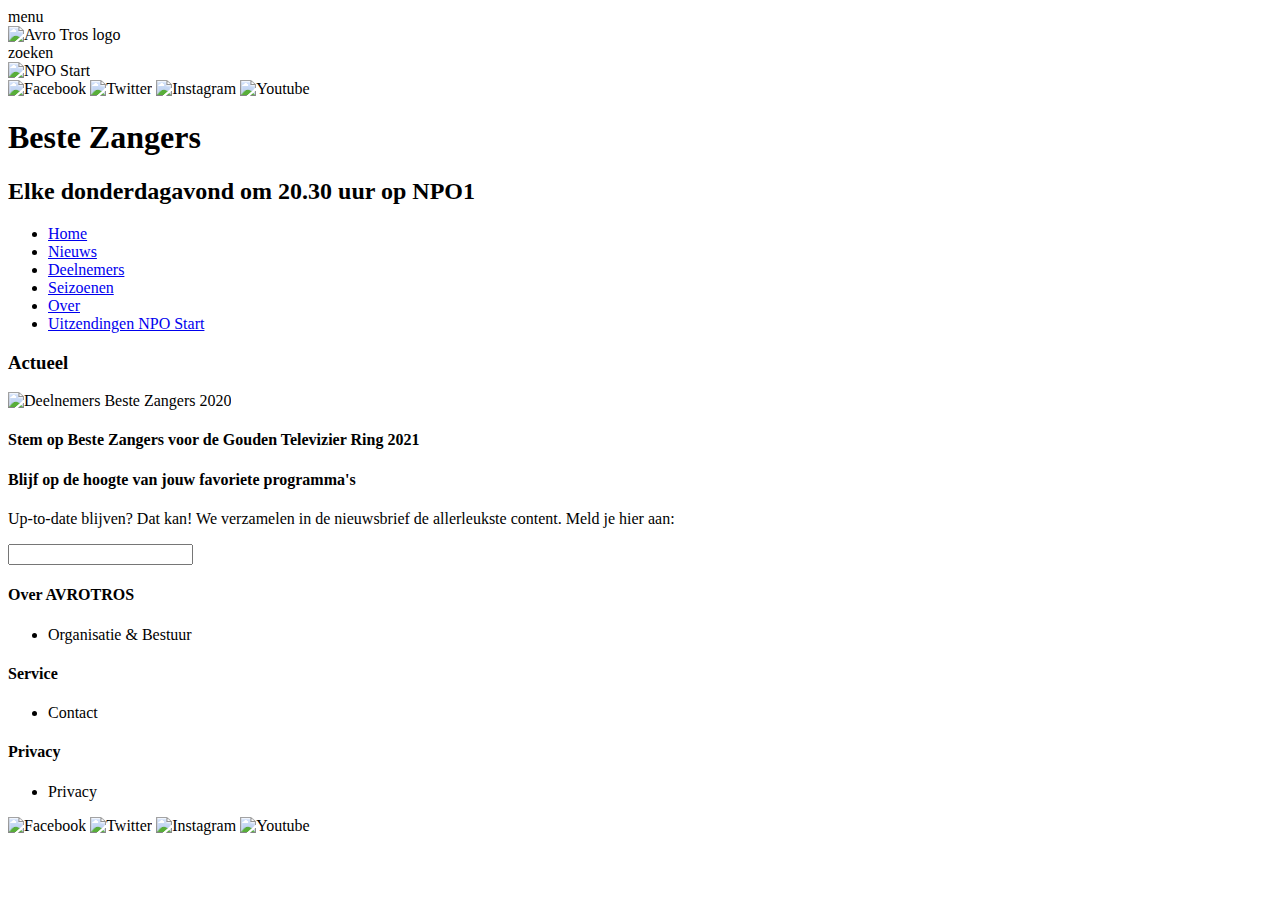
==== index.html @ a1d27b69 "Add files via upload" ====
<!doctype html>
<html lang="nl">
	
<head>
	<meta charset="UTF-8">
	<meta name="author" content="Edie Postma">
	<meta name="viewport" content="width=device-width, initial-scale=1">
	
	<title>Beste Zangers</title>
	
	<link href="styles/style.css" rel="stylesheet">
	<link rel="icon" type="image/svg+xml" href="images/favicon.svg">
</head>

<body>
	<header>
		<div>
			menu
		</div>
			<img src="" alt="Avro Tros logo">
		<div>
			zoeken
		</div>
		<img src="" alt="NPO Start">
		<div>
			<img src="" alt="Facebook">
			<img src="" alt="Twitter">
			<img src="" alt="Instagram">
			<img src="" alt="Youtube">
		</div>
		<h1>Beste Zangers</h1>
		<h2>Elke donderdagavond om 20.30 uur op NPO1</h2>
		<nav>
			<ul>
				<li><a href="index.html">Home</a></li>
				<li><a href="index.html">Nieuws</a></li>
				<li><a href="index.html">Deelnemers</a></li>
				<li><a href="index.html">Seizoenen</a></li>
				<li><a href="index.html">Over</a></li>
				<li><a href="index.html">Uitzendingen NPO Start</a></li>	
				</ul>
		</nav>
	</header>

	<main>
		<h3>Actueel</h3>
		<article>
			<img src="csm_beste-zangers-seizoen13-groep_2dd00c36f7.jpeg" alt="Deelnemers Beste Zangers 2020">
			<h4>Stem op Beste Zangers voor de Gouden Televizier Ring 2021</h4>
		</article>
	</main>

	<footer>
		<form action="">
			<h4>Blijf op de hoogte van jouw favoriete programma's</h4>
			<p>Up-to-date blijven? Dat kan! We verzamelen in de nieuwsbrief de allerleukste content. Meld je hier aan:</p>
			<input type="text" name="E-mailadres">
		</form>
		<nav>
			<h4>Over AVROTROS</h4>
			<ul>
				<li>Organisatie & Bestuur</li>
			</ul>
			<h4>Service</h4>
			<ul>
				<li>Contact</li>
			</ul>
			<h4>Privacy</h4>
			<ul>
				<li>Privacy</li>
			</ul>
		</nav>
		<div>
			<img src="" alt="Facebook">
			<img src="" alt="Twitter">
			<img src="" alt="Instagram">
			<img src="" alt="Youtube">
		</div>
	</footer>

	<script src="scripts/script.js"></script>
</body>
	
</html>
---- styles/style.css ----
/* CSS Document */
*, *::after, *::before {
  box-sizing:border-box;  
}
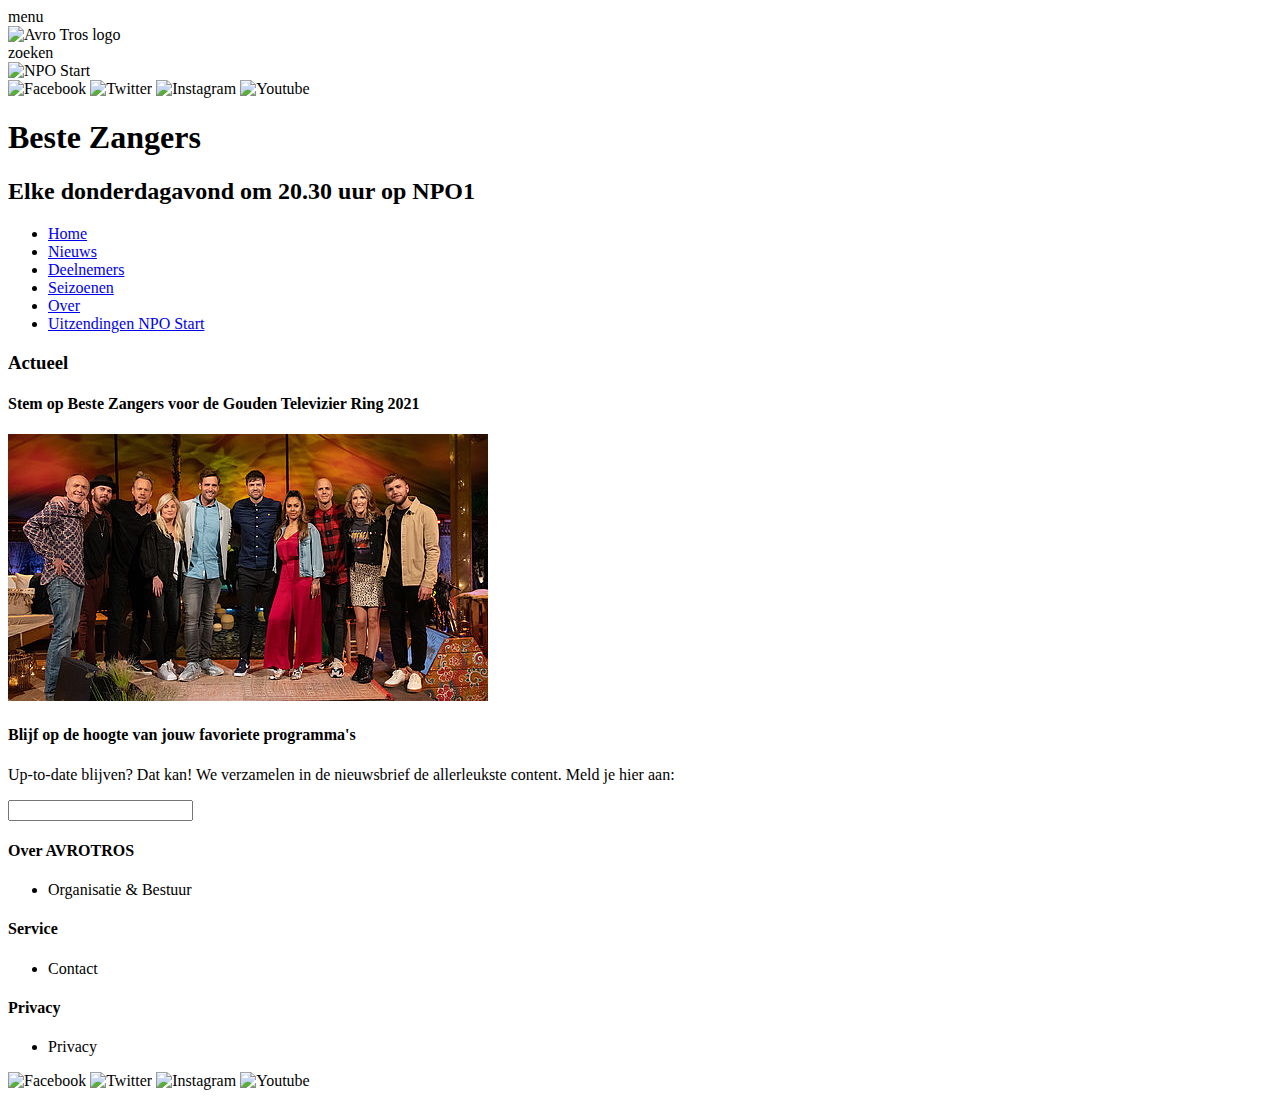
==== commit 3b2d8e79: "Add files via upload" ====
--- a/index.html
+++ b/index.html
@@ -45,8 +45,8 @@
 	<main>
 		<h3>Actueel</h3>
 		<article>
-			<img src="csm_beste-zangers-seizoen13-groep_2dd00c36f7.jpeg" alt="Deelnemers Beste Zangers 2020">
 			<h4>Stem op Beste Zangers voor de Gouden Televizier Ring 2021</h4>
+			<img src="images/csm_beste-zangers-seizoen13-groep_2dd00c36f7.jpeg" alt="Deelnemers Beste Zangers 2020">
 		</article>
 	</main>
 
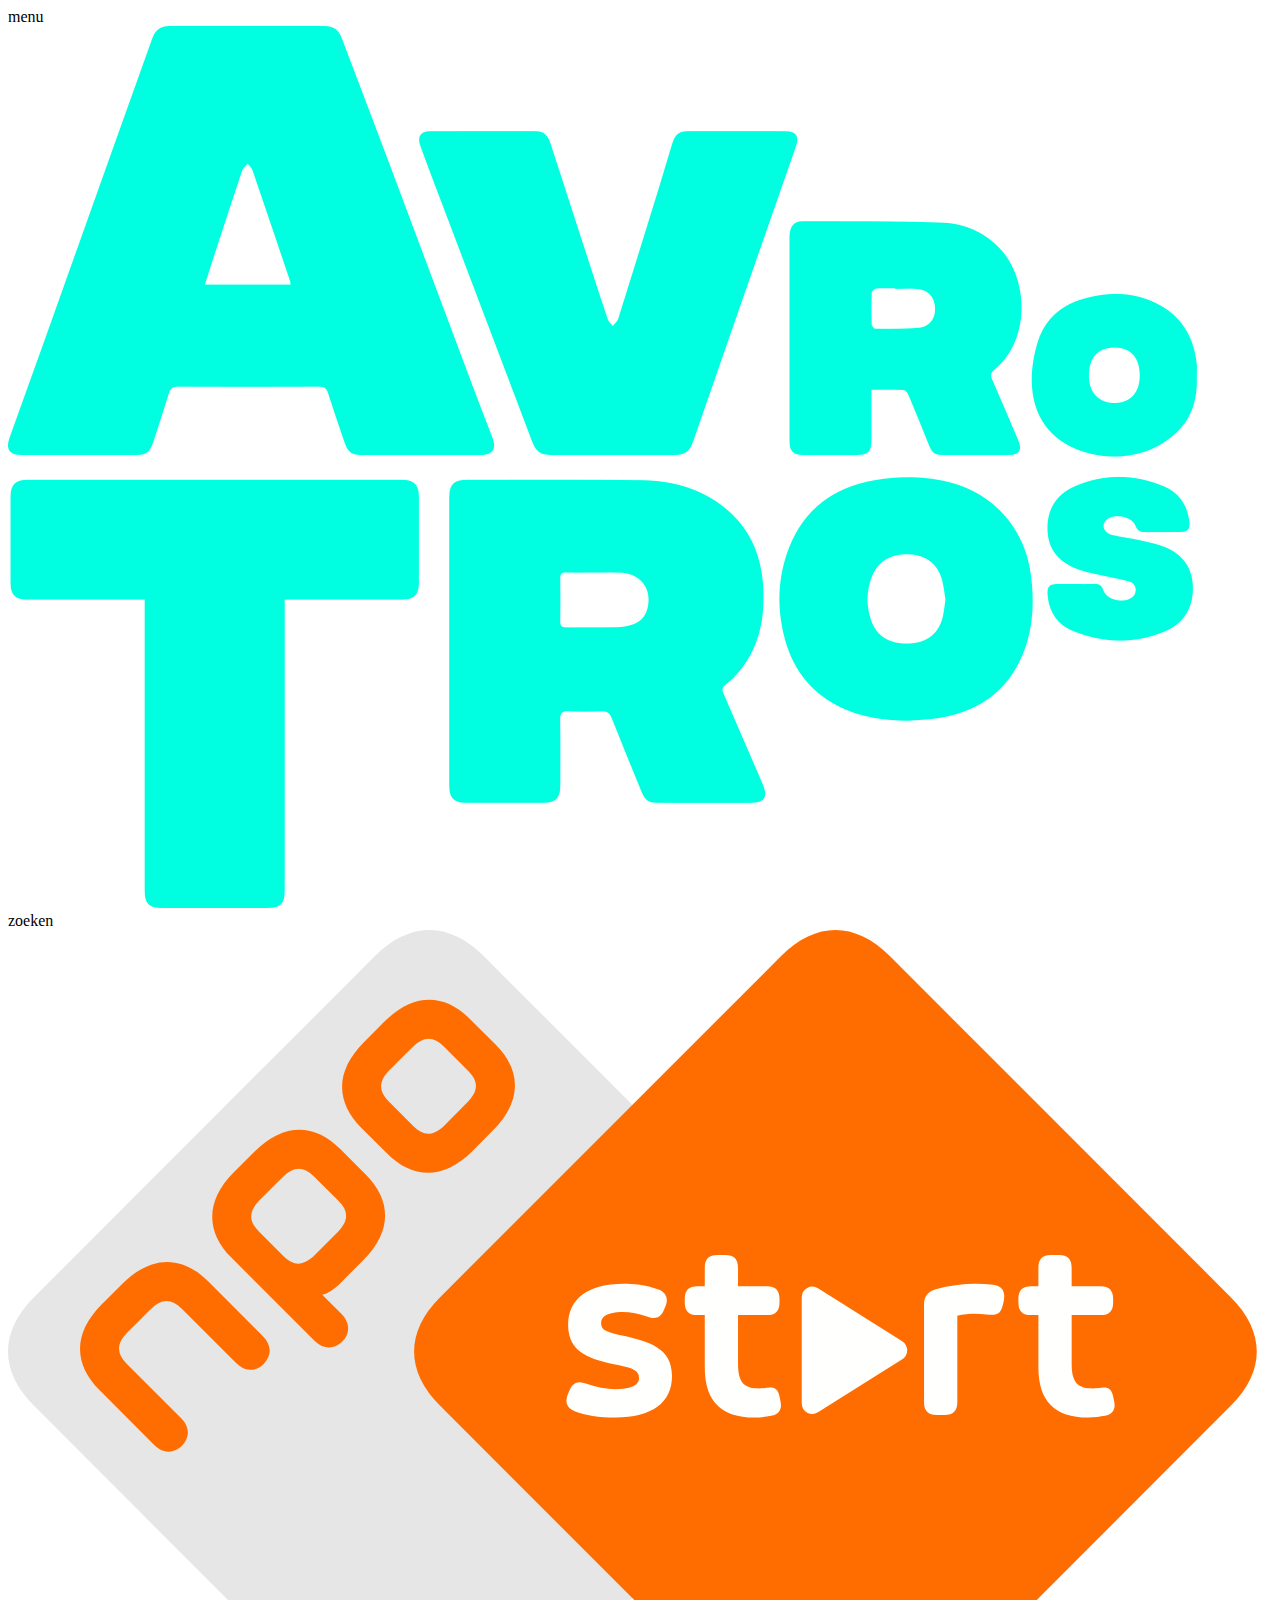
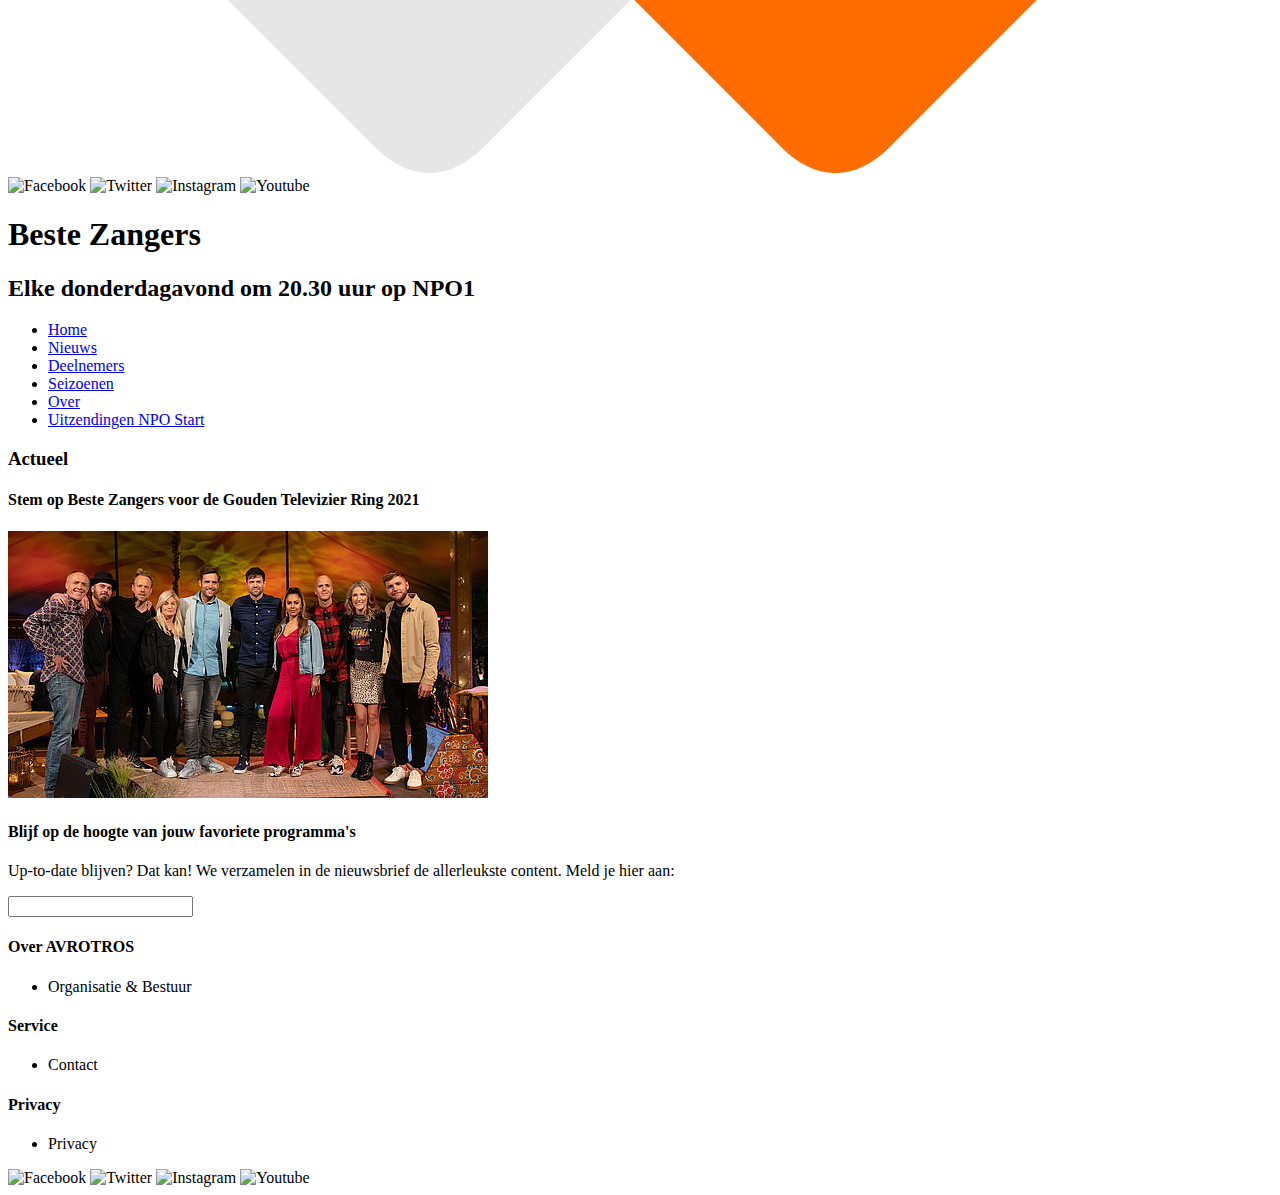
==== commit 91af9a28: "Add files via upload" ====
--- a/index.html
+++ b/index.html
@@ -9,7 +9,7 @@
 	<title>Beste Zangers</title>
 	
 	<link href="styles/style.css" rel="stylesheet">
-	<link rel="icon" type="image/svg+xml" href="images/favicon.svg">
+	<link rel="icon" type="image/svg+xml" href="images/faviconavro.jpg">
 </head>
 
 <body>
@@ -17,11 +17,11 @@
 		<div>
 			menu
 		</div>
-			<img src="" alt="Avro Tros logo">
+			<img src="images/avrotroslogo.png" alt="Avro Tros logo">
 		<div>
 			zoeken
 		</div>
-		<img src="" alt="NPO Start">
+		<img src="images/npo-start.svg" alt="NPO Start">
 		<div>
 			<img src="" alt="Facebook">
 			<img src="" alt="Twitter">
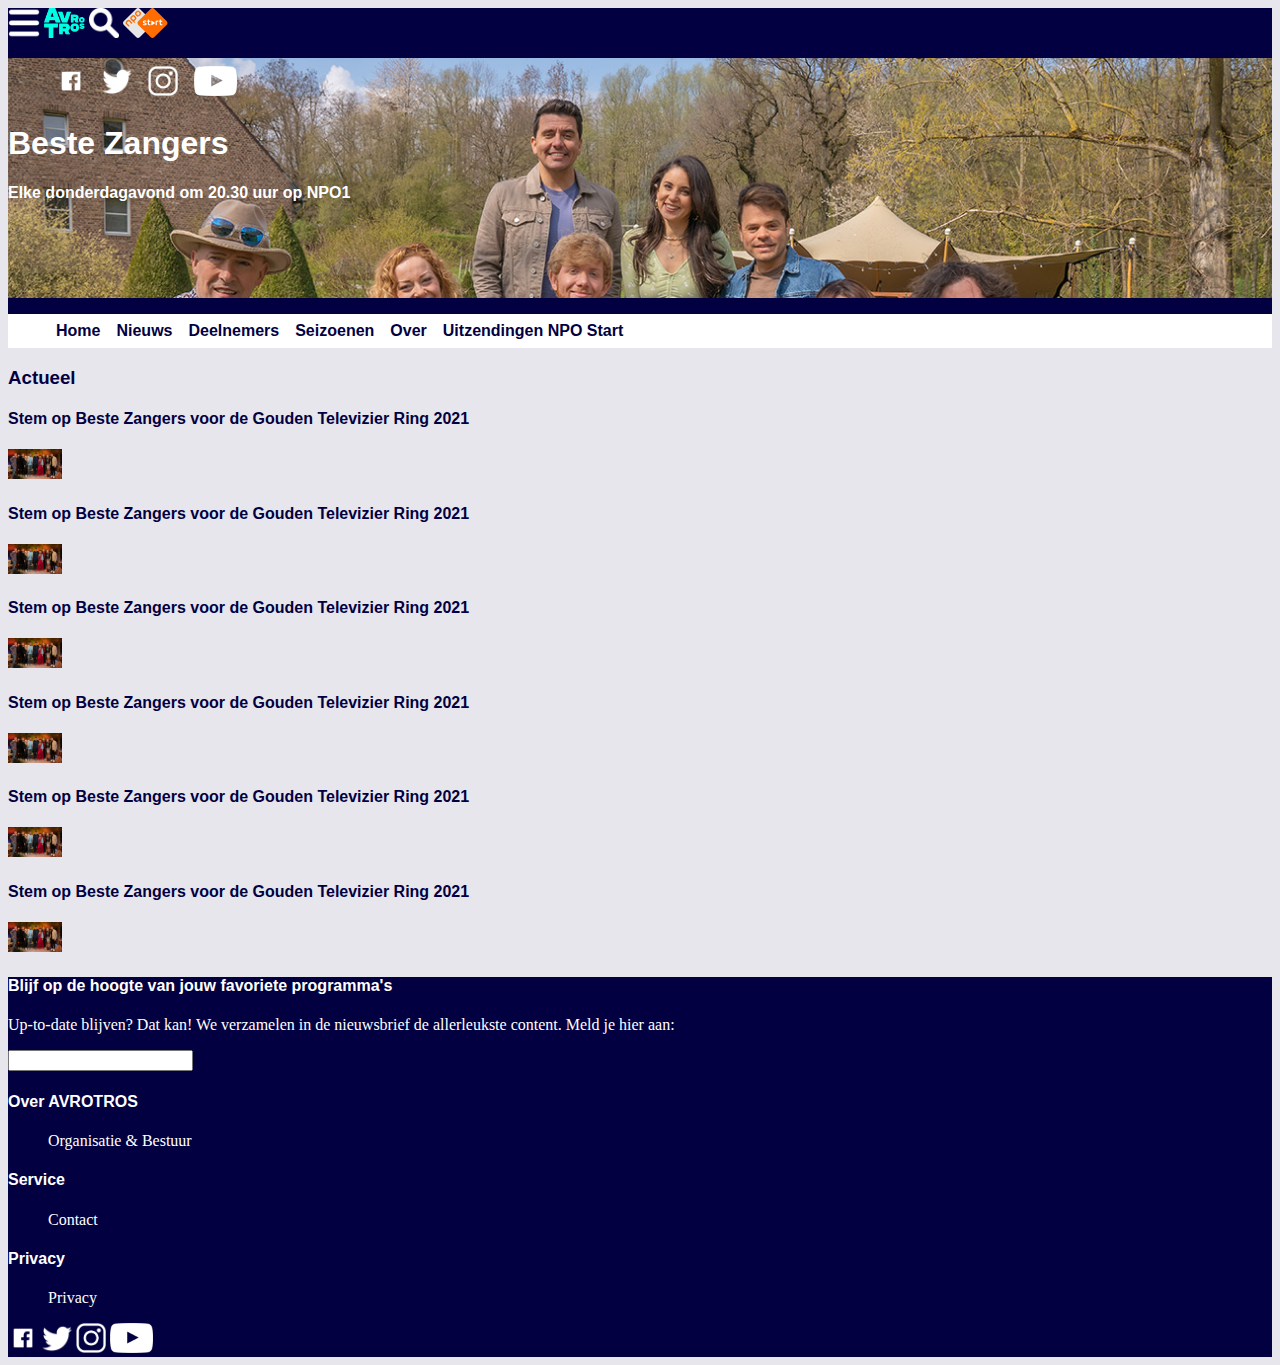
==== commit 14a78bc4: "Add files via upload" ====
--- a/index.html
+++ b/index.html
@@ -14,27 +14,25 @@
 
 <body>
 	<header>
-		<div>
-			menu
-		</div>
-			<img src="images/avrotroslogo.png" alt="Avro Tros logo">
-		<div>
-			zoeken
-		</div>
+		<img src="images/mobile-nav-icon.png" alt="menu">
+		<img src="images/avrotroslogo.png" alt="Avro Tros logo">
+		<img src="images/search-icon.png" alt="zoeken">
 		<img src="images/npo-start.svg" alt="NPO Start">
-		<div>
-			<img src="" alt="Facebook">
-			<img src="" alt="Twitter">
-			<img src="" alt="Instagram">
-			<img src="" alt="Youtube">
-		</div>
-		<h1>Beste Zangers</h1>
-		<h2>Elke donderdagavond om 20.30 uur op NPO1</h2>
+		<section>
+			<ul>
+				<li><img src="images/facebook-white-icon.jpeg" alt="Facebook"></li>
+				<li><img src="images/twitter-icon-white.png" alt="Twitter"></li>
+				<li><img src="images/instagram-icon-white.jpeg" alt="Instagram"></li>
+				<li><img src="images/youtube-icon-white.png" alt="Youtube"></li>
+			</ul>
+			<h1>Beste Zangers</h1>
+			<h2>Elke donderdagavond om 20.30 uur op NPO1</h2>
+		</section>
 		<nav>
 			<ul>
 				<li><a href="index.html">Home</a></li>
 				<li><a href="index.html">Nieuws</a></li>
-				<li><a href="index.html">Deelnemers</a></li>
+				<li><a href="deelnemers.html">Deelnemers</a></li>
 				<li><a href="index.html">Seizoenen</a></li>
 				<li><a href="index.html">Over</a></li>
 				<li><a href="index.html">Uitzendingen NPO Start</a></li>	
@@ -44,6 +42,26 @@
 
 	<main>
 		<h3>Actueel</h3>
+		<article>
+			<h4>Stem op Beste Zangers voor de Gouden Televizier Ring 2021</h4>
+			<img src="images/csm_beste-zangers-seizoen13-groep_2dd00c36f7.jpeg" alt="Deelnemers Beste Zangers 2020">
+		</article>
+		<article>
+			<h4>Stem op Beste Zangers voor de Gouden Televizier Ring 2021</h4>
+			<img src="images/csm_beste-zangers-seizoen13-groep_2dd00c36f7.jpeg" alt="Deelnemers Beste Zangers 2020">
+		</article>
+		<article>
+			<h4>Stem op Beste Zangers voor de Gouden Televizier Ring 2021</h4>
+			<img src="images/csm_beste-zangers-seizoen13-groep_2dd00c36f7.jpeg" alt="Deelnemers Beste Zangers 2020">
+		</article>
+		<article>
+			<h4>Stem op Beste Zangers voor de Gouden Televizier Ring 2021</h4>
+			<img src="images/csm_beste-zangers-seizoen13-groep_2dd00c36f7.jpeg" alt="Deelnemers Beste Zangers 2020">
+		</article>
+		<article>
+			<h4>Stem op Beste Zangers voor de Gouden Televizier Ring 2021</h4>
+			<img src="images/csm_beste-zangers-seizoen13-groep_2dd00c36f7.jpeg" alt="Deelnemers Beste Zangers 2020">
+		</article>
 		<article>
 			<h4>Stem op Beste Zangers voor de Gouden Televizier Ring 2021</h4>
 			<img src="images/csm_beste-zangers-seizoen13-groep_2dd00c36f7.jpeg" alt="Deelnemers Beste Zangers 2020">
@@ -71,10 +89,10 @@
 			</ul>
 		</nav>
 		<div>
-			<img src="" alt="Facebook">
-			<img src="" alt="Twitter">
-			<img src="" alt="Instagram">
-			<img src="" alt="Youtube">
+			<img src="images/facebook-white-icon.jpeg" alt="Facebook">
+			<img src="images/twitter-icon-white.png" alt="Twitter">
+			<img src="images/instagram-icon-white.jpeg" alt="Instagram">
+			<img src="images/youtube-icon-white.png" alt="Youtube">
 		</div>
 	</footer>
 
--- a/styles/style.css
+++ b/styles/style.css
@@ -3,3 +3,73 @@
   box-sizing:border-box;  
 }
 
+
+/* Basisopmaak */
+body{
+  background-color: #e6e6ec;
+}
+
+header{
+  background-color: #020041;
+  color: #ffffff;
+}
+
+header > section{
+  background-image: url(/images/Beste-Zangers-Seizoen-2021.jpeg);
+  background-repeat: no-repeat;
+  background-size: cover;
+  height: 15em;
+}
+footer{
+  background-color: #020041;
+  color: #ffffff;
+}
+
+main{
+  color: #020041;
+}
+
+h1, h2, h3, h4, a{
+  font-family: GraphikBold,sans-serif;
+}
+
+h2{
+  font-size: 1em;
+}
+
+header > nav{
+  background-color: #ffffff;
+}
+
+header > nav > ul > li > a{
+  color: #020041;
+}
+
+li a{
+  color: #ffffff;
+  text-decoration: none;
+}
+
+ul{
+  text-decoration: none;
+  list-style-type: none;
+  display: flex;
+  justify-content: flex-start;
+  white-space: nowrap;
+  overflow-x: scroll;
+}
+
+img{
+  height: 30px;
+}
+
+li > img{
+  display: block;
+  margin: .5em;
+}
+
+li > a{
+  display: block;
+  margin: .5em;
+  font-weight: bold;
+}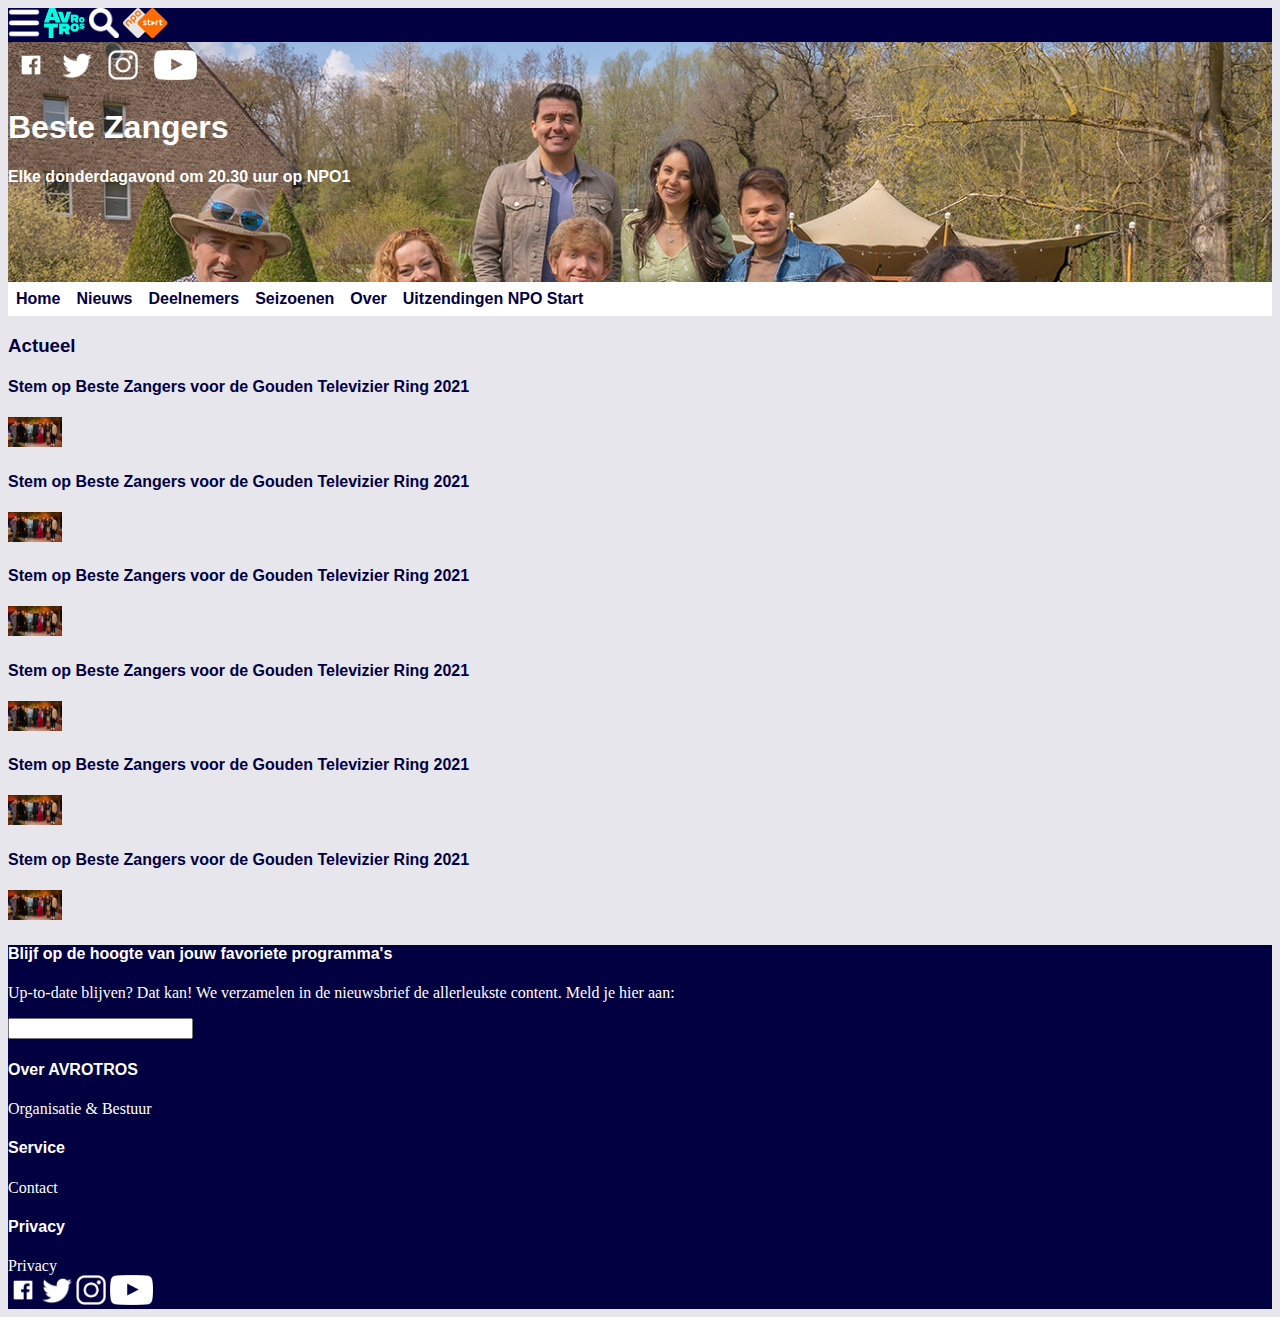
==== commit 84090338: "Add files via upload" ====
--- a/index.html
+++ b/index.html
@@ -100,3 +100,4 @@
 </body>
 	
 </html>
+
--- a/styles/style.css
+++ b/styles/style.css
@@ -72,4 +72,9 @@
   display: block;
   margin: .5em;
   font-weight: bold;
+}
+
+ul {
+  margin: 0;
+  padding: 0;
 }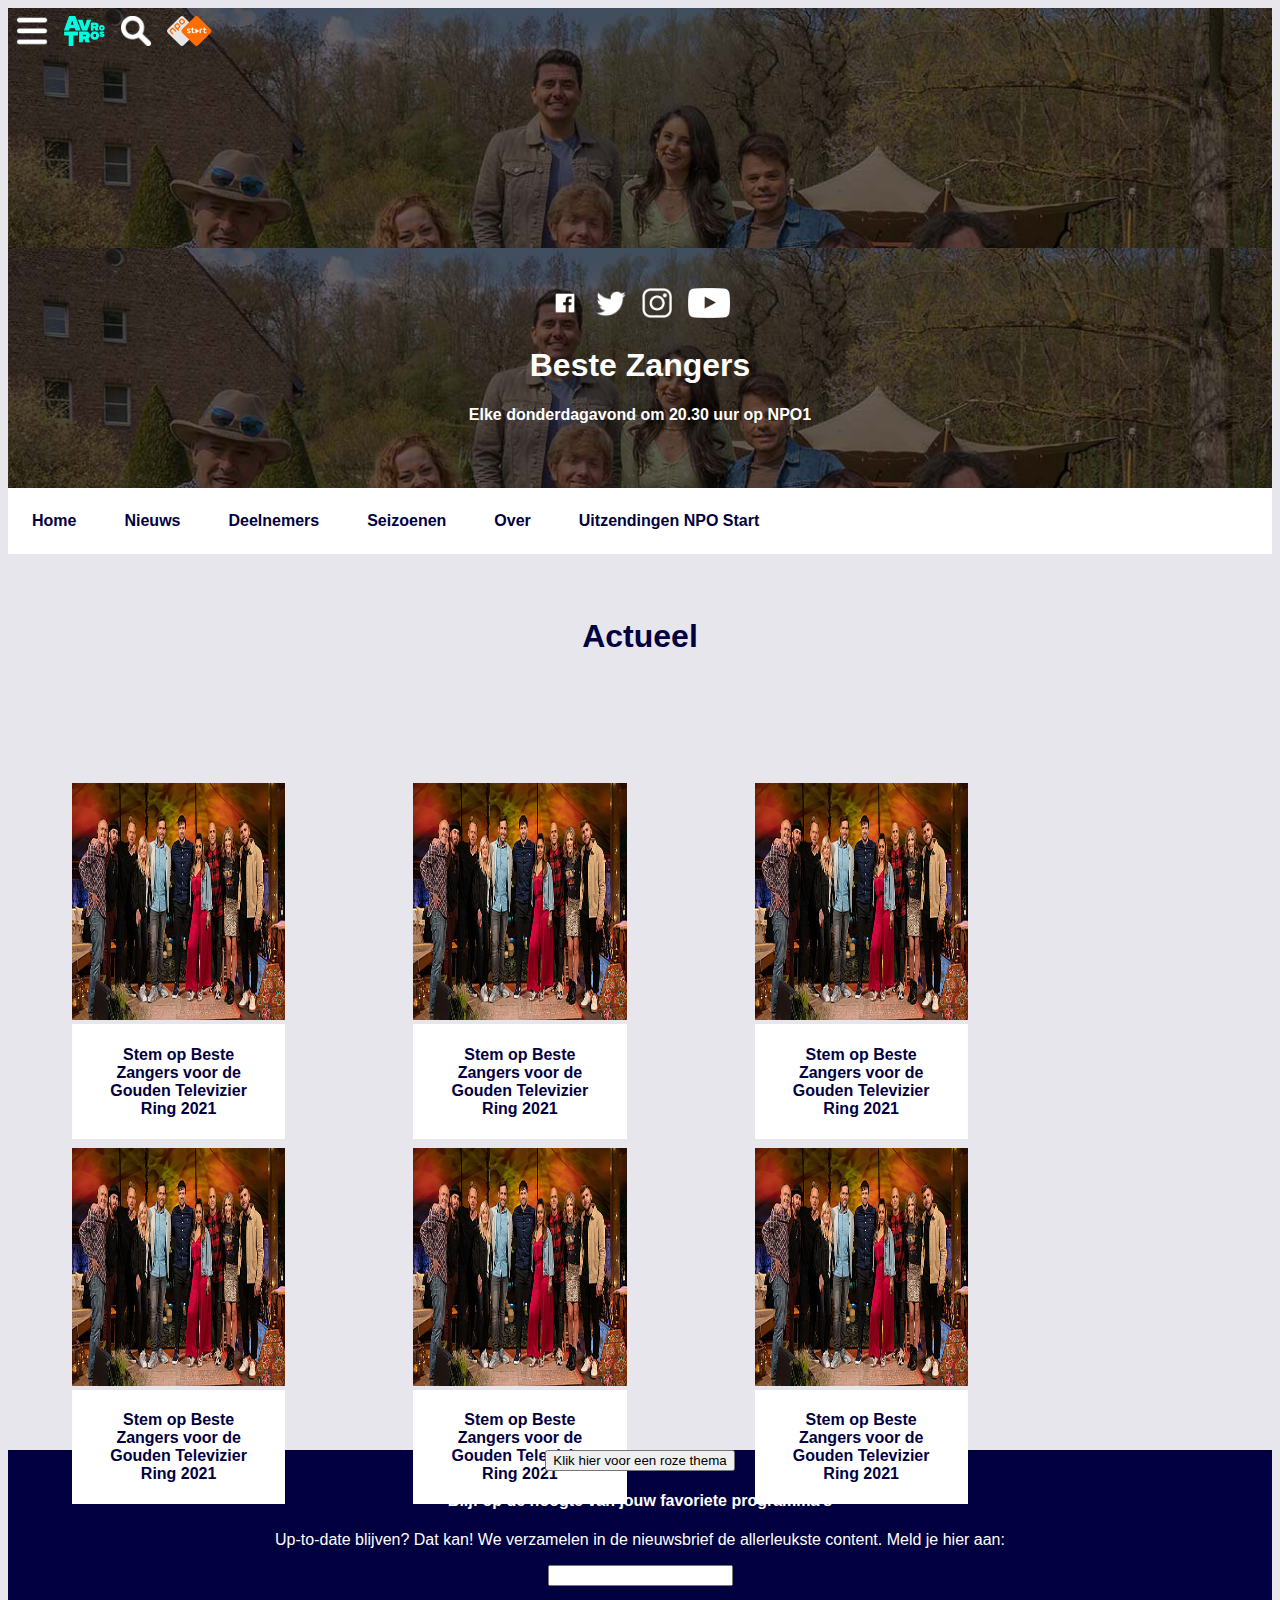
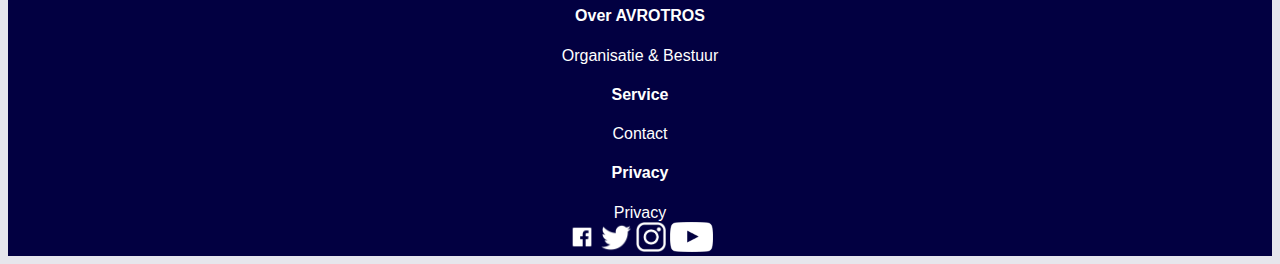
==== commit e115f64a: "Add files via upload" ====
--- a/index.html
+++ b/index.html
@@ -14,11 +14,15 @@
 
 <body>
 	<header>
-		<img src="images/mobile-nav-icon.png" alt="menu">
-		<img src="images/avrotroslogo.png" alt="Avro Tros logo">
-		<img src="images/search-icon.png" alt="zoeken">
-		<img src="images/npo-start.svg" alt="NPO Start">
-		<section>
+		<div class="bovenstebalk">
+			<ul>
+				<li><img src="images/mobile-nav-icon.png" alt="menu"></li>
+				<li><img src="images/avrotroslogo.png" alt="Avro Tros logo"></li>
+				<li><img src="images/search-icon.png" alt="zoeken"></li>
+				<li><img src="images/npo-start.svg" alt="NPO Start"></li>
+			</ul>
+		</div>
+		<div>
 			<ul>
 				<li><img src="images/facebook-white-icon.jpeg" alt="Facebook"></li>
 				<li><img src="images/twitter-icon-white.png" alt="Twitter"></li>
@@ -27,7 +31,7 @@
 			</ul>
 			<h1>Beste Zangers</h1>
 			<h2>Elke donderdagavond om 20.30 uur op NPO1</h2>
-		</section>
+		</div>
 		<nav>
 			<ul>
 				<li><a href="index.html">Home</a></li>
@@ -42,33 +46,36 @@
 
 	<main>
 		<h3>Actueel</h3>
-		<article>
-			<h4>Stem op Beste Zangers voor de Gouden Televizier Ring 2021</h4>
-			<img src="images/csm_beste-zangers-seizoen13-groep_2dd00c36f7.jpeg" alt="Deelnemers Beste Zangers 2020">
-		</article>
-		<article>
-			<h4>Stem op Beste Zangers voor de Gouden Televizier Ring 2021</h4>
-			<img src="images/csm_beste-zangers-seizoen13-groep_2dd00c36f7.jpeg" alt="Deelnemers Beste Zangers 2020">
-		</article>
-		<article>
-			<h4>Stem op Beste Zangers voor de Gouden Televizier Ring 2021</h4>
-			<img src="images/csm_beste-zangers-seizoen13-groep_2dd00c36f7.jpeg" alt="Deelnemers Beste Zangers 2020">
-		</article>
-		<article>
-			<h4>Stem op Beste Zangers voor de Gouden Televizier Ring 2021</h4>
-			<img src="images/csm_beste-zangers-seizoen13-groep_2dd00c36f7.jpeg" alt="Deelnemers Beste Zangers 2020">
-		</article>
-		<article>
-			<h4>Stem op Beste Zangers voor de Gouden Televizier Ring 2021</h4>
-			<img src="images/csm_beste-zangers-seizoen13-groep_2dd00c36f7.jpeg" alt="Deelnemers Beste Zangers 2020">
-		</article>
-		<article>
-			<h4>Stem op Beste Zangers voor de Gouden Televizier Ring 2021</h4>
-			<img src="images/csm_beste-zangers-seizoen13-groep_2dd00c36f7.jpeg" alt="Deelnemers Beste Zangers 2020">
-		</article>
+		<section>
+			<article>
+				<img src="images/csm_beste-zangers-seizoen13-groep_2dd00c36f7.jpeg" alt="Deelnemers Beste Zangers 2020">
+				<h4>Stem op Beste Zangers voor de Gouden Televizier Ring 2021</h4>
+			</article>
+			<article>
+				<img src="images/csm_beste-zangers-seizoen13-groep_2dd00c36f7.jpeg" alt="Deelnemers Beste Zangers 2020">
+				<h4>Stem op Beste Zangers voor de Gouden Televizier Ring 2021</h4>
+			</article>
+			<article>
+				<img src="images/csm_beste-zangers-seizoen13-groep_2dd00c36f7.jpeg" alt="Deelnemers Beste Zangers 2020">
+				<h4>Stem op Beste Zangers voor de Gouden Televizier Ring 2021</h4>
+			</article>
+			<article>
+				<img src="images/csm_beste-zangers-seizoen13-groep_2dd00c36f7.jpeg" alt="Deelnemers Beste Zangers 2020">
+				<h4>Stem op Beste Zangers voor de Gouden Televizier Ring 2021</h4>
+			</article>
+			<article>
+				<img src="images/csm_beste-zangers-seizoen13-groep_2dd00c36f7.jpeg" alt="Deelnemers Beste Zangers 2020">
+				<h4>Stem op Beste Zangers voor de Gouden Televizier Ring 2021</h4>
+			</article>
+			<article>
+				<img src="images/csm_beste-zangers-seizoen13-groep_2dd00c36f7.jpeg" alt="Deelnemers Beste Zangers 2020">
+				<h4>Stem op Beste Zangers voor de Gouden Televizier Ring 2021</h4>
+			</article>
+		</section>
 	</main>
 
 	<footer>
+		<button>Klik hier voor een roze thema</button>
 		<form action="">
 			<h4>Blijf op de hoogte van jouw favoriete programma's</h4>
 			<p>Up-to-date blijven? Dat kan! We verzamelen in de nieuwsbrief de allerleukste content. Meld je hier aan:</p>
--- a/styles/style.css
+++ b/styles/style.css
@@ -7,6 +7,7 @@
 /* Basisopmaak */
 body{
   background-color: #e6e6ec;
+  font-family: Arial, Helvetica, sans-serif;
 }
 
 header{
@@ -14,43 +15,48 @@
   color: #ffffff;
 }
 
-header > section{
-  background-image: url(/images/Beste-Zangers-Seizoen-2021.jpeg);
+footer{
+  background-color: #020041;
+  color: #ffffff;
+  text-align: center;
+}
+
+main{
+  color: #020041;
+}
+
+h1, h2{
+  text-align: center;
+}
+
+h2{
+  font-size: 1em;
+}
+
+h3{
+  text-align: center;
+  margin: 2em;
+  font-size: 2em;
+}
+
+header > nav{
+  background-color: #ffffff;
+}
+
+img{
+  height: 30px;
+}
+
+/* Achtergrond in header */
+header div{
+  background-image: url(/images/Beste-Zangers-Seizoen-2021.jpg);
   background-repeat: no-repeat;
   background-size: cover;
   height: 15em;
 }
-footer{
-  background-color: #020041;
-  color: #ffffff;
-}
-
-main{
-  color: #020041;
-}
-
-h1, h2, h3, h4, a{
-  font-family: GraphikBold,sans-serif;
-}
-
-h2{
-  font-size: 1em;
-}
-
-header > nav{
-  background-color: #ffffff;
-}
-
-header > nav > ul > li > a{
-  color: #020041;
-}
-
-li a{
-  color: #ffffff;
-  text-decoration: none;
-}
-
-ul{
+
+/* Header */
+header ul{
   text-decoration: none;
   list-style-type: none;
   display: flex;
@@ -59,13 +65,28 @@
   overflow-x: scroll;
 }
 
-img{
-  height: 30px;
+header > nav > ul > li > a{
+  color: #020041;
+  padding: 1em;
+}
+
+li a{
+  color: #ffffff;
+  text-decoration: none;
 }
 
 li > img{
   display: block;
   margin: .5em;
+}
+
+header div:nth-of-type(2) ul{
+  display: flex;
+  justify-content: center;
+}
+
+header div:nth-of-type(2) ul li{
+  margin-top: 2em;
 }
 
 li > a{
@@ -77,4 +98,153 @@
 ul {
   margin: 0;
   padding: 0;
+}
+
+.bovenstebalk{
+  background-color: #020041;
+}
+
+/* Article blokjes*/
+article h4{
+  background-color: #ffffff;
+  padding: 10%;
+  margin: 0;
+  text-align: center;
+}
+
+article img{
+  width: 100%;
+  height: 100%;
+  margin: 0;
+}
+
+article{
+  margin: 4em;
+}
+
+
+/* Responsive tablet */
+@media screen and (min-width:600px){
+section{
+  display: grid;
+  width: 90%;
+  grid-template-columns: 45% 45%;
+  grid-template-rows: auto auto auto;
+}
+
+section article:first-of-type{
+grid-column-start: 1;
+grid-column-end: 2;
+grid-row-start: 1;
+grid-row-end: 2;
+}
+
+section article:nth-of-type(2){
+  grid-column-start: 2;
+  grid-column-end: 3;
+  grid-row-start: 1;
+  grid-row-end: 2;
+}
+
+section article:nth-of-type(3){
+  grid-column-start: 1;
+  grid-column-end: 2;
+  grid-row-start: 2;
+  grid-row-end: 3;
+}
+
+section article:nth-of-type(4){
+  grid-column-start: 2;
+  grid-column-end: 3;
+  grid-row-start: 2;
+  grid-row-end: 3;
+}
+
+section article:nth-of-type(5){
+  grid-column-start: 1;
+  grid-column-end: 2;
+  grid-row-start: 3;
+  grid-row-end: 4;
+}
+
+section article:nth-of-type(6){
+  grid-column-start: 2;
+  grid-column-end: 3;
+  grid-row-start: 3;
+  grid-row-end: 4;
+}
+}
+
+/* Responsive desktop */
+@media screen and (min-width:1050px){
+  section{
+    display: grid;
+    width: 90%;
+    grid-template-columns: 30% 30% 30%;
+    grid-template-rows: auto auto;
+  }
+  
+  section article:first-of-type{
+  grid-column-start: 1;
+  grid-column-end: 2;
+  grid-row-start: 1;
+  grid-row-end: 2;
+  }
+  
+  section article:nth-of-type(2){
+    grid-column-start: 2;
+    grid-column-end: 3;
+    grid-row-start: 1;
+    grid-row-end: 2;
+  }
+  
+  section article:nth-of-type(3){
+    grid-column-start: 3;
+    grid-column-end: 4;
+    grid-row-start: 1;
+    grid-row-end: 2;
+  }
+  
+  section article:nth-of-type(4){
+    grid-column-start: 1;
+    grid-column-end: 2;
+    grid-row-start: 2;
+    grid-row-end: 3;
+  }
+  
+  section article:nth-of-type(5){
+    grid-column-start: 2;
+    grid-column-end: 3;
+    grid-row-start: 2;
+    grid-row-end: 3;
+  }
+  
+  section article:nth-of-type(6){
+    grid-column-start: 3;
+    grid-column-end: 4;
+    grid-row-start: 2;
+    grid-row-end: 3;
+  }
+}
+
+
+/* Roze thema */
+.roze{
+  background-color: pink;
+}
+
+.roze article h4{
+  color: purple;
+}
+
+.roze footer{
+  background-color: purple;
+}
+
+.roze h3{
+  color: purple;
+}
+
+.roze a{
+  color: purple;
 }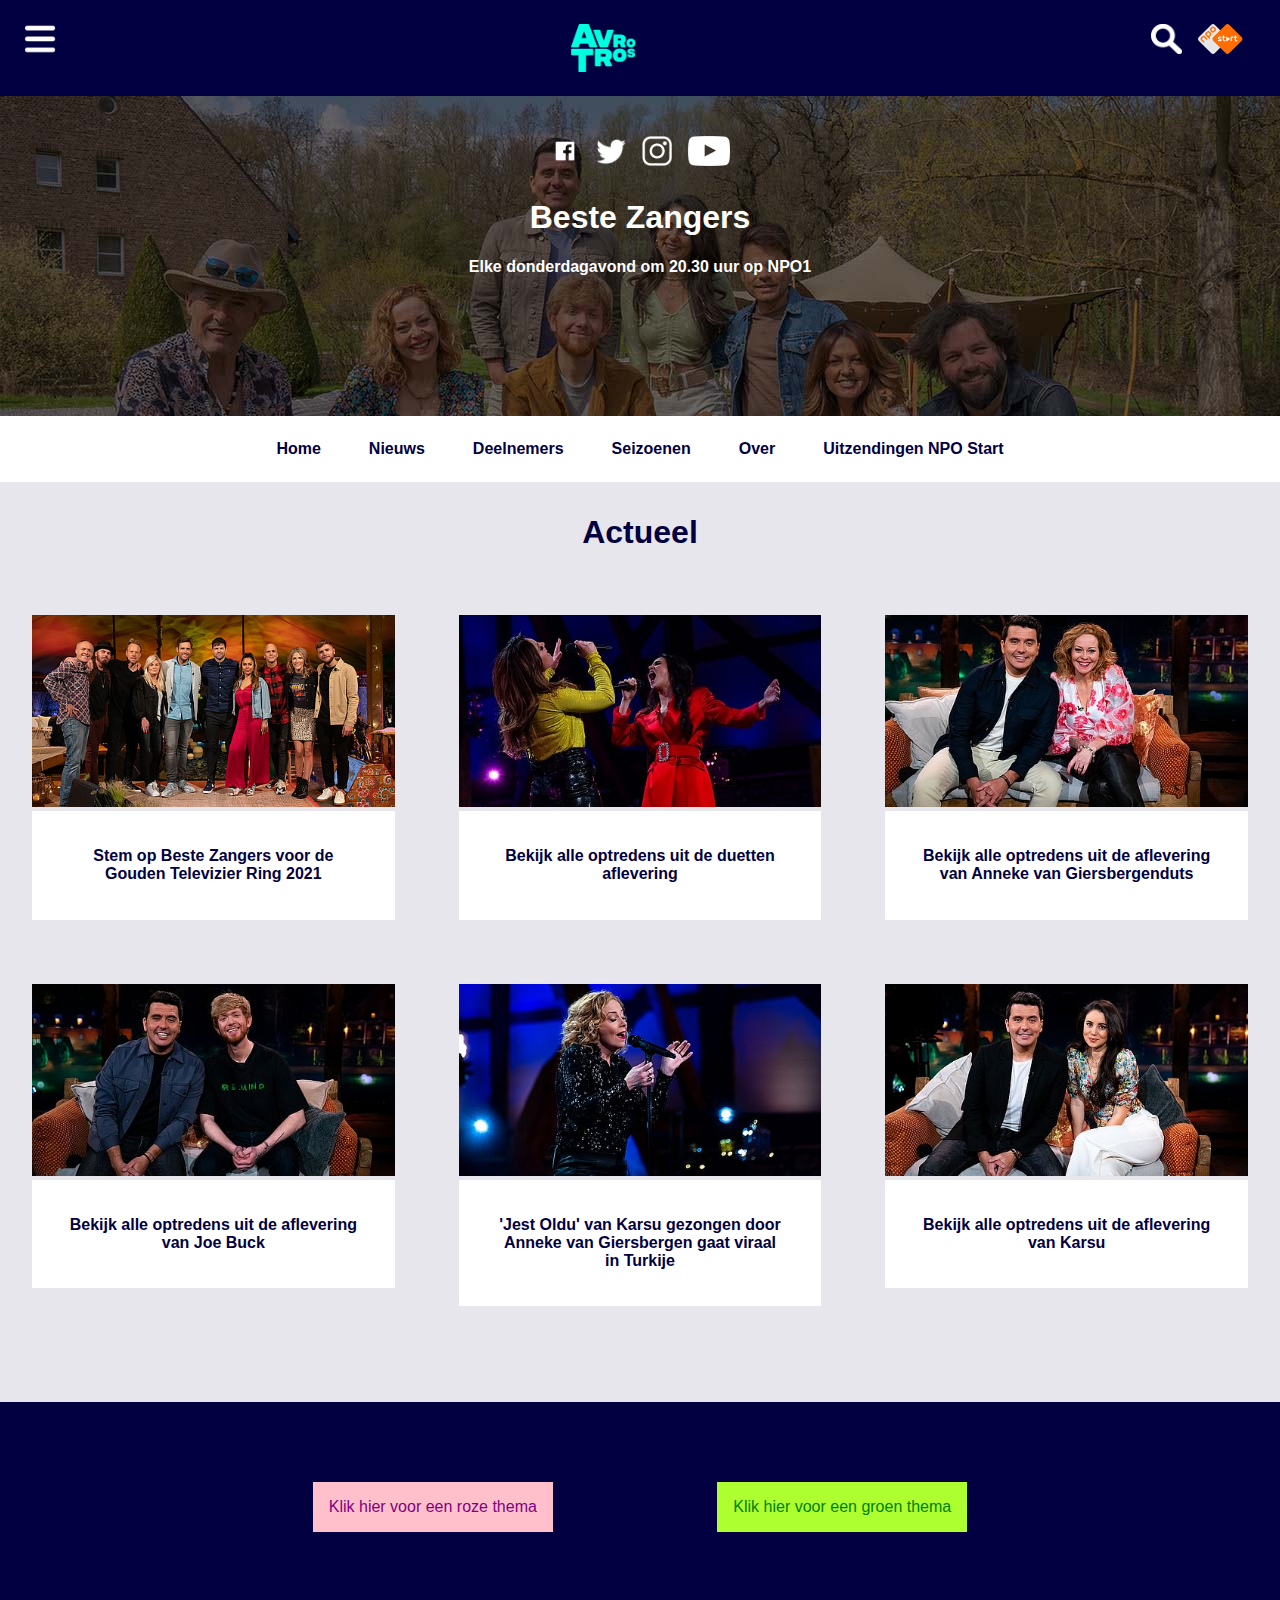
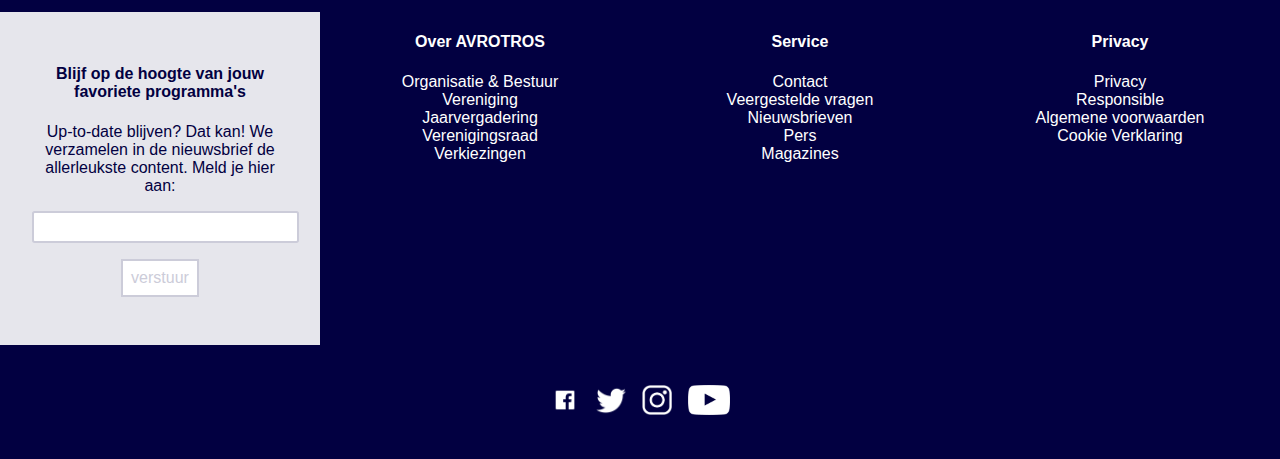
==== commit 3a6ea239: "Add files via upload" ====
--- a/index.html
+++ b/index.html
@@ -16,18 +16,18 @@
 	<header>
 		<div class="bovenstebalk">
 			<ul>
-				<li><img src="images/mobile-nav-icon.png" alt="menu"></li>
-				<li><img src="images/avrotroslogo.png" alt="Avro Tros logo"></li>
-				<li><img src="images/search-icon.png" alt="zoeken"></li>
-				<li><img src="images/npo-start.svg" alt="NPO Start"></li>
+				<li><a href="index.html"><img src="images/mobile-nav-icon.png" alt="menu"></a></li>
+				<li><a href="index.html"><img src="images/avrotroslogo.png" alt="Avro Tros logo"></a></li>
+				<li><a href="index.html"><img src="images/search-icon.png" alt="zoeken"></a></li>
+				<li><a href="index.html"><img src="images/npo-start.svg" alt="NPO Start"></a></li>
 			</ul>
 		</div>
 		<div>
 			<ul>
-				<li><img src="images/facebook-white-icon.jpeg" alt="Facebook"></li>
-				<li><img src="images/twitter-icon-white.png" alt="Twitter"></li>
-				<li><img src="images/instagram-icon-white.jpeg" alt="Instagram"></li>
-				<li><img src="images/youtube-icon-white.png" alt="Youtube"></li>
+				<li><a href="index.html"><img src="images/facebook-white-icon.jpeg" alt="Facebook"></a></li>
+				<li><a href="index.html"><img src="images/twitter-icon-white.png" alt="Twitter"></a></li>
+				<li><a href="index.html"><img src="images/instagram-icon-white.jpeg" alt="Instagram"></a></li>
+				<li><a href="index.html"><img src="images/youtube-icon-white.png" alt="Youtube"></a></li>
 			</ul>
 			<h1>Beste Zangers</h1>
 			<h2>Elke donderdagavond om 20.30 uur op NPO1</h2>
@@ -49,57 +49,72 @@
 		<section>
 			<article>
 				<img src="images/csm_beste-zangers-seizoen13-groep_2dd00c36f7.jpeg" alt="Deelnemers Beste Zangers 2020">
-				<h4>Stem op Beste Zangers voor de Gouden Televizier Ring 2021</h4>
+				<a href="index.html"><h4>Stem op Beste Zangers voor de Gouden Televizier Ring 2021</h4></a>
 			</article>
 			<article>
-				<img src="images/csm_beste-zangers-seizoen13-groep_2dd00c36f7.jpeg" alt="Deelnemers Beste Zangers 2020">
-				<h4>Stem op Beste Zangers voor de Gouden Televizier Ring 2021</h4>
+				<img src="images/duets.jpeg" alt="Karsu en Belle">
+				<a href="index.html"><h4>Bekijk alle optredens uit de duetten aflevering</h4></a>
 			</article>
 			<article>
-				<img src="images/csm_beste-zangers-seizoen13-groep_2dd00c36f7.jpeg" alt="Deelnemers Beste Zangers 2020">
-				<h4>Stem op Beste Zangers voor de Gouden Televizier Ring 2021</h4>
+				<img src="images/afl-anneke.jpeg" alt="Jan en Anneke">
+				<a href="index.html"><h4>Bekijk alle optredens uit de aflevering van Anneke van Giersbergenduts</h4></a>
 			</article>
 			<article>
-				<img src="images/csm_beste-zangers-seizoen13-groep_2dd00c36f7.jpeg" alt="Deelnemers Beste Zangers 2020">
-				<h4>Stem op Beste Zangers voor de Gouden Televizier Ring 2021</h4>
+				<img src="images/afl-joe.jpeg" alt="Jan en Joe">
+				<a href="index.html"><h4>Bekijk alle optredens uit de aflevering van Joe Buck </h4></a>
 			</article>
 			<article>
-				<img src="images/csm_beste-zangers-seizoen13-groep_2dd00c36f7.jpeg" alt="Deelnemers Beste Zangers 2020">
-				<h4>Stem op Beste Zangers voor de Gouden Televizier Ring 2021</h4>
+				<img src="images/jest-oldu.jpeg" alt="Anneke">
+				<a href="index.html"><h4>'Jest Oldu' van Karsu gezongen door Anneke van Giersbergen gaat viraal in Turkije </h4></a>
 			</article>
 			<article>
-				<img src="images/csm_beste-zangers-seizoen13-groep_2dd00c36f7.jpeg" alt="Deelnemers Beste Zangers 2020">
-				<h4>Stem op Beste Zangers voor de Gouden Televizier Ring 2021</h4>
+				<img src="images/afl-karsu.jpeg" alt="Jan en Karsu">
+				<a href="index.html"><h4>Bekijk alle optredens uit de aflevering van Karsu </h4></a>
 			</article>
+			
 		</section>
 	</main>
 
 	<footer>
 		<button>Klik hier voor een roze thema</button>
-		<form action="">
-			<h4>Blijf op de hoogte van jouw favoriete programma's</h4>
-			<p>Up-to-date blijven? Dat kan! We verzamelen in de nieuwsbrief de allerleukste content. Meld je hier aan:</p>
-			<input type="text" name="E-mailadres">
-		</form>
+		<button>Klik hier voor een groen thema</button>
 		<nav>
-			<h4>Over AVROTROS</h4>
+			<form action="">
+				<h4>Blijf op de hoogte van jouw favoriete programma's</h4>
+				<p>Up-to-date blijven? Dat kan! We verzamelen in de nieuwsbrief de allerleukste content. Meld je hier aan:</p>
+				<input type="text" name="E-mailadres"><button>verstuur</button>
+			</form>
+			<div><h4>Over AVROTROS</h4>
 			<ul>
-				<li>Organisatie & Bestuur</li>
-			</ul>
-			<h4>Service</h4>
+				<a href="index.html"><li>Organisatie & Bestuur</li></a>
+				<a href="index.html"><li>Vereniging</li></a>
+				<a href="index.html"><li>Jaarvergadering</li></a>
+				<a href="index.html"><li>Verenigingsraad</li></a>
+				<a href="index.html"><li>Verkiezingen</li></a>
+			</ul></div>
+			<div><h4>Service</h4>
 			<ul>
-				<li>Contact</li>
-			</ul>
-			<h4>Privacy</h4>
+				<a href="index.html"><li>Contact</li></a>
+				<a href="index.html"><li>Veergestelde vragen</li></a>
+				<a href="index.html"><li>Nieuwsbrieven</li></a>
+				<a href="index.html"><li>Pers</li></a>
+				<a href="index.html"><li>Magazines</li></a>
+			</ul></div>
+			<div><h4>Privacy</h4>
 			<ul>
-				<li>Privacy</li>
-			</ul>
+				<a href="index.html"><li>Privacy</li></a>
+				<a href="index.html"><li>Responsible</li></a>
+				<a href="index.html"><li>Algemene voorwaarden</li></a>
+				<a href="index.html"><li>Cookie Verklaring</li></a>
+			</ul></div>
 		</nav>
 		<div>
-			<img src="images/facebook-white-icon.jpeg" alt="Facebook">
-			<img src="images/twitter-icon-white.png" alt="Twitter">
-			<img src="images/instagram-icon-white.jpeg" alt="Instagram">
-			<img src="images/youtube-icon-white.png" alt="Youtube">
+			<ul>
+				<li><a href="index.html"><img src="images/facebook-white-icon.jpeg" alt="Facebook"></a></li>
+				<li><a href="index.html"><img src="images/twitter-icon-white.png" alt="Twitter"></a></li>
+				<li><a href="index.html"><img src="images/instagram-icon-white.jpeg" alt="Instagram"></a></li>
+				<li><a href="index.html"><img src="images/youtube-icon-white.png" alt="Youtube"></a></li>
+			</ul>
 		</div>
 	</footer>
 
--- a/styles/style.css
+++ b/styles/style.css
@@ -8,6 +8,8 @@
 body{
   background-color: #e6e6ec;
   font-family: Arial, Helvetica, sans-serif;
+  margin: 0;
+  padding: 0;
 }
 
 header{
@@ -35,7 +37,7 @@
 
 h3{
   text-align: center;
-  margin: 2em;
+  margin: 1em;
   font-size: 2em;
 }
 
@@ -47,22 +49,36 @@
   height: 30px;
 }
 
+main section{
+  margin-bottom: 4em;
+}
+
 /* Achtergrond in header */
-header div{
-  background-image: url(/images/Beste-Zangers-Seizoen-2021.jpg);
+header > div{
+  background-image: url(../images/Beste-Zangers-Seizoen-2021.jpg);
   background-repeat: no-repeat;
   background-size: cover;
-  height: 15em;
+  height: 20em;
 }
 
 /* Header */
-header ul{
+header nav ul{
   text-decoration: none;
   list-style-type: none;
   display: flex;
-  justify-content: flex-start;
+  justify-content: center;
   white-space: nowrap;
   overflow-x: scroll;
+}
+
+@media screen and (max-width:800px){
+  header nav ul{
+    justify-content: flex-start;
+}
+}
+
+header ul{
+list-style-type: none;
 }
 
 header > nav > ul > li > a{
@@ -70,6 +86,10 @@
   padding: 1em;
 }
 
+header > nav > ul > li > a:hover{
+  color: turquoise;
+}
+
 li a{
   color: #ffffff;
   text-decoration: none;
@@ -85,7 +105,7 @@
   justify-content: center;
 }
 
-header div:nth-of-type(2) ul li{
+header > div:nth-of-type(2) ul li{
   margin-top: 2em;
 }
 
@@ -100,8 +120,65 @@
   padding: 0;
 }
 
+/* Bovenste balk */
 .bovenstebalk{
   background-color: #020041;
+  background-image: none;
+  height: 6em;
+}
+
+.bovenstebalk ul{
+  padding: 1em;
+  text-decoration: none;
+  list-style-type: none;
+  display: flex;
+}
+
+.bovenstebalk li:first-of-type{
+  margin-right:40%;
+}
+
+.bovenstebalk li:nth-of-type(2){
+  margin-right: 40%;
+}
+
+.bovenstebalk li:nth-of-type(4){
+  margin: 0;
+}
+
+.bovenstebalk li:nth-of-type(2) img{
+  height: 3em;
+}
+
+/* form*/
+input{
+  padding: .5em;
+  border: 2px solid #ccccd9;
+  border-radius: .2em;
+  width: 20em;
+}
+
+footer form button{
+  margin: 01em;
+  padding: .5em;
+  border: 2px solid #ccccd9;
+  background-color: #ffffff;
+  color: #ccccd9;
+  font-size: 1em;
+}
+
+main button{
+  margin: 0;
+  padding: .5em;
+  border: 2px solid #ccccd9;
+  background-color: #ffffff;
+  color: #ccccd9;
+  font-size: 1em;
+}
+
+main form{
+  display: flex;
+  justify-content: center;
 }
 
 /* Article blokjes*/
@@ -112,129 +189,75 @@
   text-align: center;
 }
 
+a h4{
+  color: #020041;
+}
+
+a{
+text-decoration: none;
+}
+
 article img{
   width: 100%;
-  height: 100%;
+  height: 12em;
+  object-fit: cover;
   margin: 0;
 }
 
 article{
-  margin: 4em;
-}
-
-
-/* Responsive tablet */
-@media screen and (min-width:600px){
+  margin: 2em;
+}
+
+/* responsive*/
 section{
   display: grid;
-  width: 90%;
-  grid-template-columns: 45% 45%;
-  grid-template-rows: auto auto auto;
-}
-
-section article:first-of-type{
-grid-column-start: 1;
-grid-column-end: 2;
-grid-row-start: 1;
-grid-row-end: 2;
-}
-
-section article:nth-of-type(2){
-  grid-column-start: 2;
-  grid-column-end: 3;
-  grid-row-start: 1;
-  grid-row-end: 2;
-}
-
-section article:nth-of-type(3){
-  grid-column-start: 1;
-  grid-column-end: 2;
-  grid-row-start: 2;
-  grid-row-end: 3;
-}
-
-section article:nth-of-type(4){
-  grid-column-start: 2;
-  grid-column-end: 3;
-  grid-row-start: 2;
-  grid-row-end: 3;
-}
-
-section article:nth-of-type(5){
-  grid-column-start: 1;
-  grid-column-end: 2;
-  grid-row-start: 3;
-  grid-row-end: 4;
-}
-
-section article:nth-of-type(6){
-  grid-column-start: 2;
-  grid-column-end: 3;
-  grid-row-start: 3;
-  grid-row-end: 4;
-}
-}
-
-/* Responsive desktop */
-@media screen and (min-width:1050px){
-  section{
-    display: grid;
-    width: 90%;
-    grid-template-columns: 30% 30% 30%;
-    grid-template-rows: auto auto;
-  }
-  
-  section article:first-of-type{
-  grid-column-start: 1;
-  grid-column-end: 2;
-  grid-row-start: 1;
-  grid-row-end: 2;
-  }
-  
-  section article:nth-of-type(2){
-    grid-column-start: 2;
-    grid-column-end: 3;
-    grid-row-start: 1;
-    grid-row-end: 2;
-  }
-  
-  section article:nth-of-type(3){
-    grid-column-start: 3;
-    grid-column-end: 4;
-    grid-row-start: 1;
-    grid-row-end: 2;
-  }
-  
-  section article:nth-of-type(4){
-    grid-column-start: 1;
-    grid-column-end: 2;
-    grid-row-start: 2;
-    grid-row-end: 3;
-  }
-  
-  section article:nth-of-type(5){
-    grid-column-start: 2;
-    grid-column-end: 3;
-    grid-row-start: 2;
-    grid-row-end: 3;
-  }
-  
-  section article:nth-of-type(6){
-    grid-column-start: 3;
-    grid-column-end: 4;
-    grid-row-start: 2;
-    grid-row-end: 3;
-  }
+  grid-template-columns: repeat( auto-fit, minmax(350px, 1fr) );
+}
+
+/* footer*/
+footer > div > ul{
+  display: flex;
+  justify-content: center;
+  list-style-type: none;
+  padding: 2em;
+}
+
+footer a li{
+  color: #ffffff;
+  text-decoration: none;
+  list-style-type: none;
+}
+
+footer > nav {
+  display: grid;
+  grid-template-columns: repeat( auto-fit, minmax(300px, 1fr) );
+}
+
+footer form{
+  background-color: #e6e6ec;
+  color: #020041;
+  padding: 2em;
+  width: 100%;
 }
 
 
 /* Roze thema */
+button{
+  margin: 5em;
+  padding: 1em;
+  border: none;
+  background-color: pink;
+  color: purple;
+  font-size: 1em;
+}
+
 .roze{
   background-color: pink;
 }
 
 .roze article h4{
   color: purple;
+  text-decoration: none;
 }
 
 .roze footer{
@@ -247,4 +270,43 @@
 
 .roze a{
   color: purple;
+}
+
+.roze header div{
+  background-color: purple;
+}
+
+/* Groen thema */
+footer button:nth-of-type(2){
+  margin: 5em;
+  padding: 1em;
+  border: none;
+  background-color: greenyellow;
+  color: green;
+  font-size: 1em;
+}
+
+.groen{
+background-color: greenyellow;
+}
+
+.groen article h4{
+  color: green;
+  text-decoration: none;
+}
+
+.groen footer{
+  background-color: green;
+}
+
+.groen h3{
+  color: green;
+}
+
+.groen a{
+  color: green;
+}
+
+.groen header div{
+  background-color: green;
 }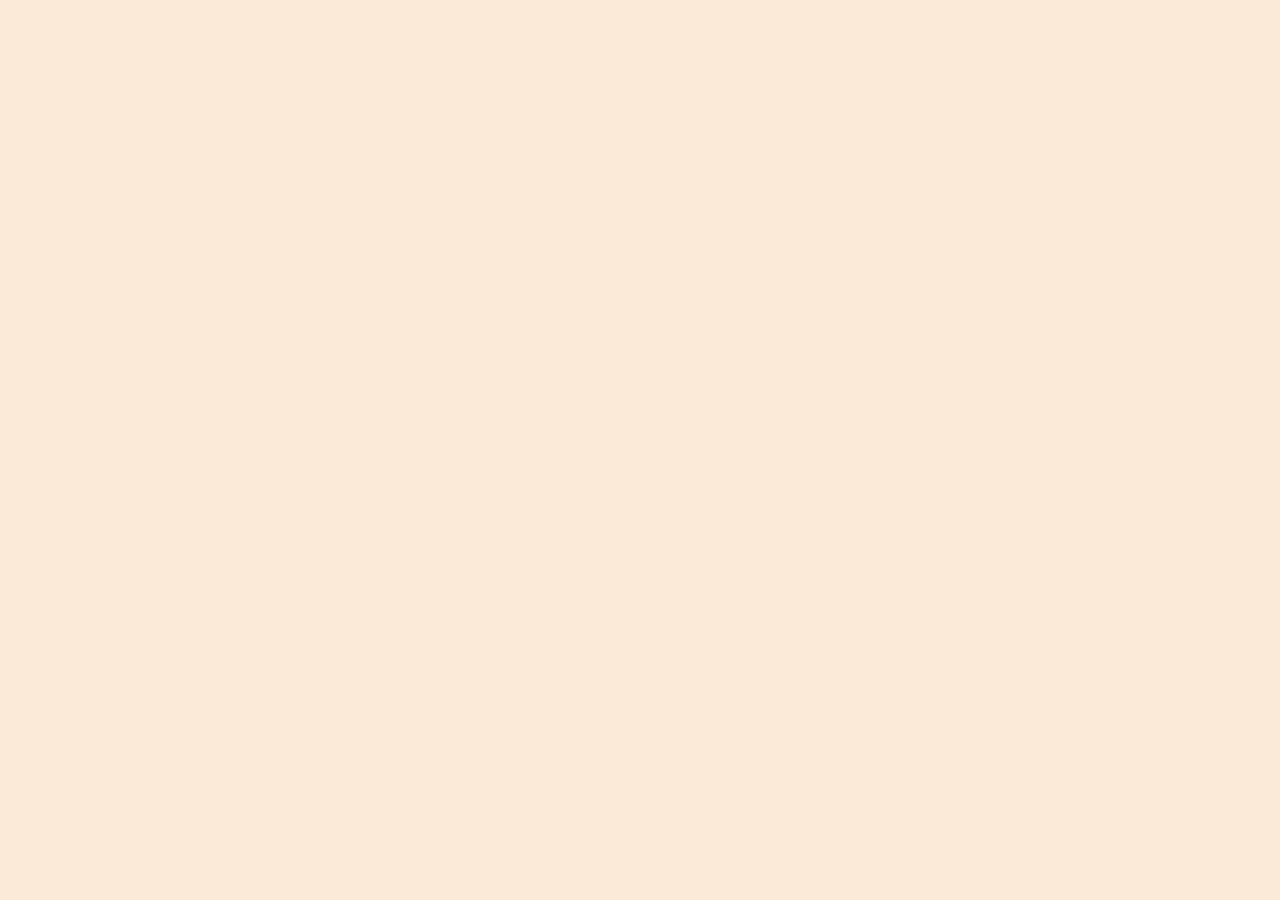
==== commit bfe146c6: "Add files via upload" ====
--- a/index.html
+++ b/index.html
@@ -1,125 +1,38 @@
-<!doctype html>
-<html lang="nl">
-	
-<head>
-	<meta charset="UTF-8">
-	<meta name="author" content="Edie Postma">
-	<meta name="viewport" content="width=device-width, initial-scale=1">
-	
-	<title>Beste Zangers</title>
-	
-	<link href="styles/style.css" rel="stylesheet">
-	<link rel="icon" type="image/svg+xml" href="images/faviconavro.jpg">
-</head>
-
-<body>
-	<header>
-		<div class="bovenstebalk">
-			<ul>
-				<li><a href="index.html"><img src="images/mobile-nav-icon.png" alt="menu"></a></li>
-				<li><a href="index.html"><img src="images/avrotroslogo.png" alt="Avro Tros logo"></a></li>
-				<li><a href="index.html"><img src="images/search-icon.png" alt="zoeken"></a></li>
-				<li><a href="index.html"><img src="images/npo-start.svg" alt="NPO Start"></a></li>
-			</ul>
-		</div>
-		<div>
-			<ul>
-				<li><a href="index.html"><img src="images/facebook-white-icon.jpeg" alt="Facebook"></a></li>
-				<li><a href="index.html"><img src="images/twitter-icon-white.png" alt="Twitter"></a></li>
-				<li><a href="index.html"><img src="images/instagram-icon-white.jpeg" alt="Instagram"></a></li>
-				<li><a href="index.html"><img src="images/youtube-icon-white.png" alt="Youtube"></a></li>
-			</ul>
-			<h1>Beste Zangers</h1>
-			<h2>Elke donderdagavond om 20.30 uur op NPO1</h2>
-		</div>
-		<nav>
-			<ul>
-				<li><a href="index.html">Home</a></li>
-				<li><a href="index.html">Nieuws</a></li>
-				<li><a href="deelnemers.html">Deelnemers</a></li>
-				<li><a href="index.html">Seizoenen</a></li>
-				<li><a href="index.html">Over</a></li>
-				<li><a href="index.html">Uitzendingen NPO Start</a></li>	
-				</ul>
-		</nav>
-	</header>
-
-	<main>
-		<h3>Actueel</h3>
-		<section>
-			<article>
-				<img src="images/csm_beste-zangers-seizoen13-groep_2dd00c36f7.jpeg" alt="Deelnemers Beste Zangers 2020">
-				<a href="index.html"><h4>Stem op Beste Zangers voor de Gouden Televizier Ring 2021</h4></a>
-			</article>
-			<article>
-				<img src="images/duets.jpeg" alt="Karsu en Belle">
-				<a href="index.html"><h4>Bekijk alle optredens uit de duetten aflevering</h4></a>
-			</article>
-			<article>
-				<img src="images/afl-anneke.jpeg" alt="Jan en Anneke">
-				<a href="index.html"><h4>Bekijk alle optredens uit de aflevering van Anneke van Giersbergenduts</h4></a>
-			</article>
-			<article>
-				<img src="images/afl-joe.jpeg" alt="Jan en Joe">
-				<a href="index.html"><h4>Bekijk alle optredens uit de aflevering van Joe Buck </h4></a>
-			</article>
-			<article>
-				<img src="images/jest-oldu.jpeg" alt="Anneke">
-				<a href="index.html"><h4>'Jest Oldu' van Karsu gezongen door Anneke van Giersbergen gaat viraal in Turkije </h4></a>
-			</article>
-			<article>
-				<img src="images/afl-karsu.jpeg" alt="Jan en Karsu">
-				<a href="index.html"><h4>Bekijk alle optredens uit de aflevering van Karsu </h4></a>
-			</article>
-			
-		</section>
-	</main>
-
-	<footer>
-		<button>Klik hier voor een roze thema</button>
-		<button>Klik hier voor een groen thema</button>
-		<nav>
-			<form action="">
-				<h4>Blijf op de hoogte van jouw favoriete programma's</h4>
-				<p>Up-to-date blijven? Dat kan! We verzamelen in de nieuwsbrief de allerleukste content. Meld je hier aan:</p>
-				<input type="text" name="E-mailadres"><button>verstuur</button>
-			</form>
-			<div><h4>Over AVROTROS</h4>
-			<ul>
-				<a href="index.html"><li>Organisatie & Bestuur</li></a>
-				<a href="index.html"><li>Vereniging</li></a>
-				<a href="index.html"><li>Jaarvergadering</li></a>
-				<a href="index.html"><li>Verenigingsraad</li></a>
-				<a href="index.html"><li>Verkiezingen</li></a>
-			</ul></div>
-			<div><h4>Service</h4>
-			<ul>
-				<a href="index.html"><li>Contact</li></a>
-				<a href="index.html"><li>Veergestelde vragen</li></a>
-				<a href="index.html"><li>Nieuwsbrieven</li></a>
-				<a href="index.html"><li>Pers</li></a>
-				<a href="index.html"><li>Magazines</li></a>
-			</ul></div>
-			<div><h4>Privacy</h4>
-			<ul>
-				<a href="index.html"><li>Privacy</li></a>
-				<a href="index.html"><li>Responsible</li></a>
-				<a href="index.html"><li>Algemene voorwaarden</li></a>
-				<a href="index.html"><li>Cookie Verklaring</li></a>
-			</ul></div>
-		</nav>
-		<div>
-			<ul>
-				<li><a href="index.html"><img src="images/facebook-white-icon.jpeg" alt="Facebook"></a></li>
-				<li><a href="index.html"><img src="images/twitter-icon-white.png" alt="Twitter"></a></li>
-				<li><a href="index.html"><img src="images/instagram-icon-white.jpeg" alt="Instagram"></a></li>
-				<li><a href="index.html"><img src="images/youtube-icon-white.png" alt="Youtube"></a></li>
-			</ul>
-		</div>
-	</footer>
-
-	<script src="scripts/script.js"></script>
-</body>
-	
-</html>
-
+<!DOCTYPE html>
+<html lang="en">
+
+<head>
+    <meta charset="UTF-8">
+    <title>Loader</title>
+</head>
+
+<body>
+    <!--<img src="img/loader/loader.gif" alt="">-->
+    <video width="50%" autoplay muted>
+        <source src="vids/loading.mp4" type="video/mp4">
+    </video>
+
+    <script>
+        var setTimeout;
+
+        setTimeout(function() {
+            location.href = "spood.html";
+        }, 3000);
+    </script>
+
+</body>
+
+<style>
+    body {
+        background-color: #FBEAD7;
+    }
+
+    video {
+        margin: 0 auto;
+        display: block;
+        margin-top: 10em;
+    }
+</style>
+
+
+</html>
